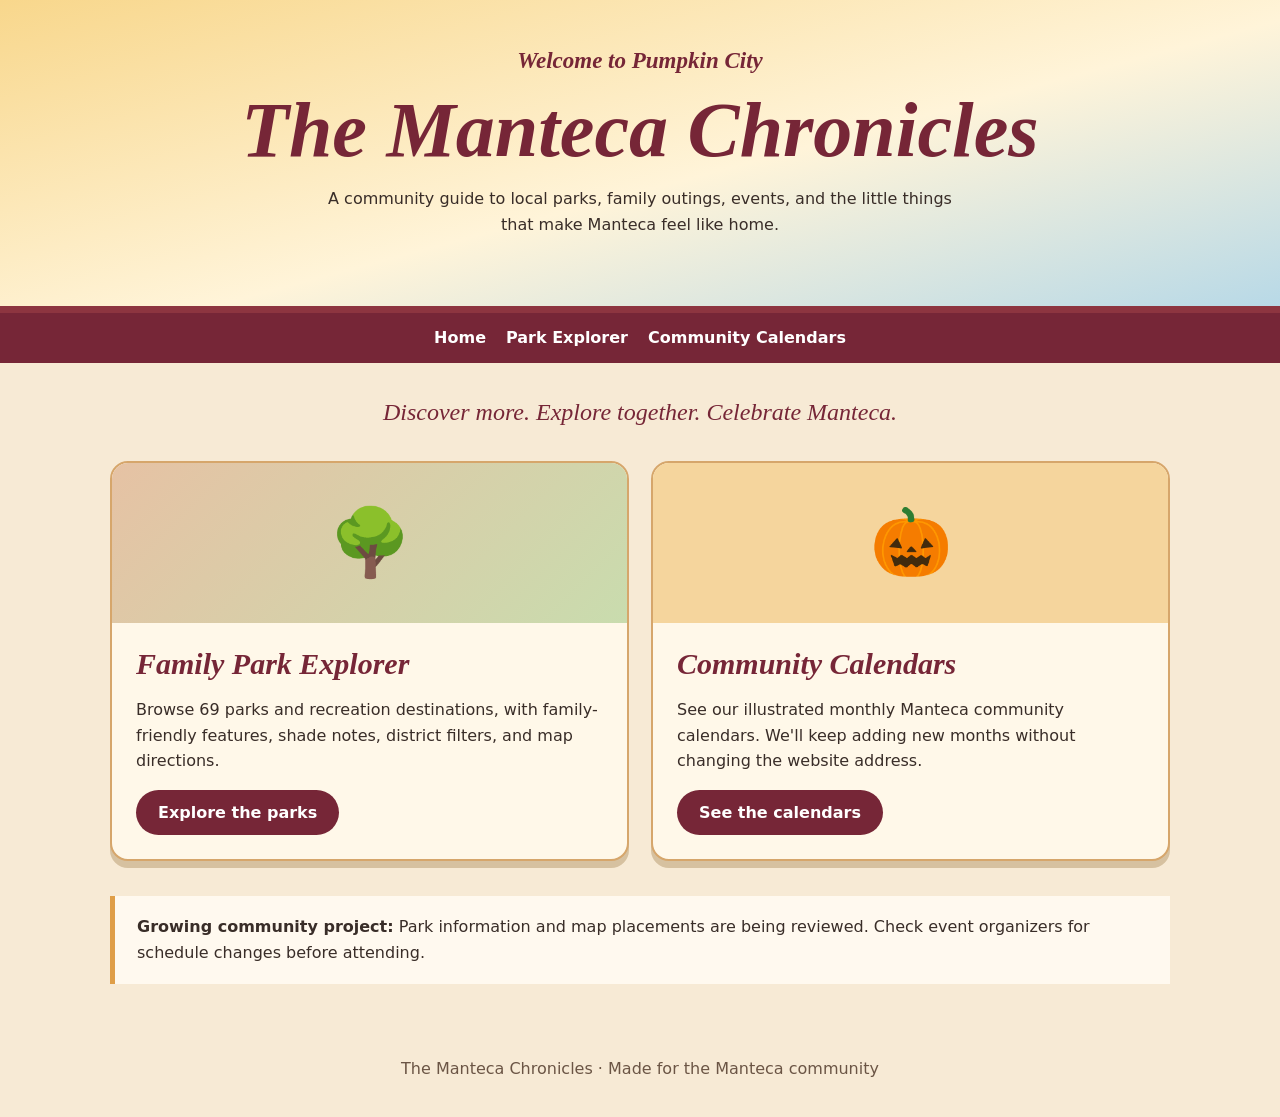
==== index.html @ d1a0d1be "Add files via upload" ====
<!doctype html><html lang="en"><head><meta charset="utf-8"><meta name="viewport" content="width=device-width, initial-scale=1"><title>The Manteca Chronicles | Explore Our Community</title><style>:root{--wine:#762637;--cream:#fff8e9;--gold:#df9e48;--ink:#392d28}*{box-sizing:border-box}body{margin:0;color:var(--ink);font:16px/1.6 system-ui,sans-serif;background:#f7ead5}header{background:linear-gradient(165deg,#f8d78c 0%,#fff4d9 56%,#b8d9e7 100%);text-align:center;padding:48px 20px 55px;border-bottom:7px solid #8d3540}header .kicker{font:italic 700 23px Georgia,serif;color:var(--wine)}h1{font:italic bold clamp(40px,7vw,78px)/1.08 Georgia,serif;color:var(--wine);margin:14px auto}header p{max-width:650px;margin:14px auto}nav{background:var(--wine);padding:12px;display:flex;gap:20px;justify-content:center;flex-wrap:wrap}nav a{color:white;text-decoration:none;font-weight:700}main{max-width:1100px;margin:36px auto;padding:0 20px}.intro{font:italic 24px Georgia,serif;text-align:center;color:var(--wine);margin-bottom:35px}.cards{display:grid;grid-template-columns:repeat(auto-fit,minmax(280px,1fr));gap:22px}.card{background:var(--cream);border:2px solid #d6a66b;border-radius:18px;overflow:hidden;box-shadow:0 7px 0 #d6c1a0}.card .art{height:160px;display:grid;place-items:center;font-size:66px;background:linear-gradient(135deg,#e6c2a4,#c9dcae)}.card:nth-child(2) .art{background:#f5d59d}.card .body{padding:24px}.card h2{font:italic bold 30px Georgia,serif;color:var(--wine);margin:0 0 10px}.action{display:inline-block;background:var(--wine);color:white;border-radius:30px;padding:10px 22px;text-decoration:none;font-weight:700}.note{background:#fff9ef;border-left:5px solid var(--gold);padding:18px 22px;margin-top:35px}footer{text-align:center;padding:36px;color:#6b5545}@media(max-width:600px){header{padding:34px 15px}.card .art{height:120px}}</style></head><body><header><div class="kicker">Welcome to Pumpkin City</div><h1>The Manteca Chronicles</h1><p>A community guide to local parks, family outings, events, and the little things that make Manteca feel like home.</p></header><nav><a href="index.html">Home</a><a href="parks.html">Park Explorer</a><a href="calendars/index.html">Community Calendars</a></nav><main><p class="intro">Discover more. Explore together. Celebrate Manteca.</p><div class="cards"><article class="card"><div class="art" aria-hidden="true">🌳</div><div class="body"><h2>Family Park Explorer</h2><p>Browse 69 parks and recreation destinations, with family-friendly features, shade notes, district filters, and map directions.</p><a class="action" href="parks.html">Explore the parks</a></div></article><article class="card"><div class="art" aria-hidden="true">🎃</div><div class="body"><h2>Community Calendars</h2><p>See our illustrated monthly Manteca community calendars. We'll keep adding new months without changing the website address.</p><a class="action" href="calendars/index.html">See the calendars</a></div></article></div><aside class="note"><strong>Growing community project:</strong> Park information and map placements are being reviewed. Check event organizers for schedule changes before attending.</aside></main><footer>The Manteca Chronicles · Made for the Manteca community</footer></body></html>
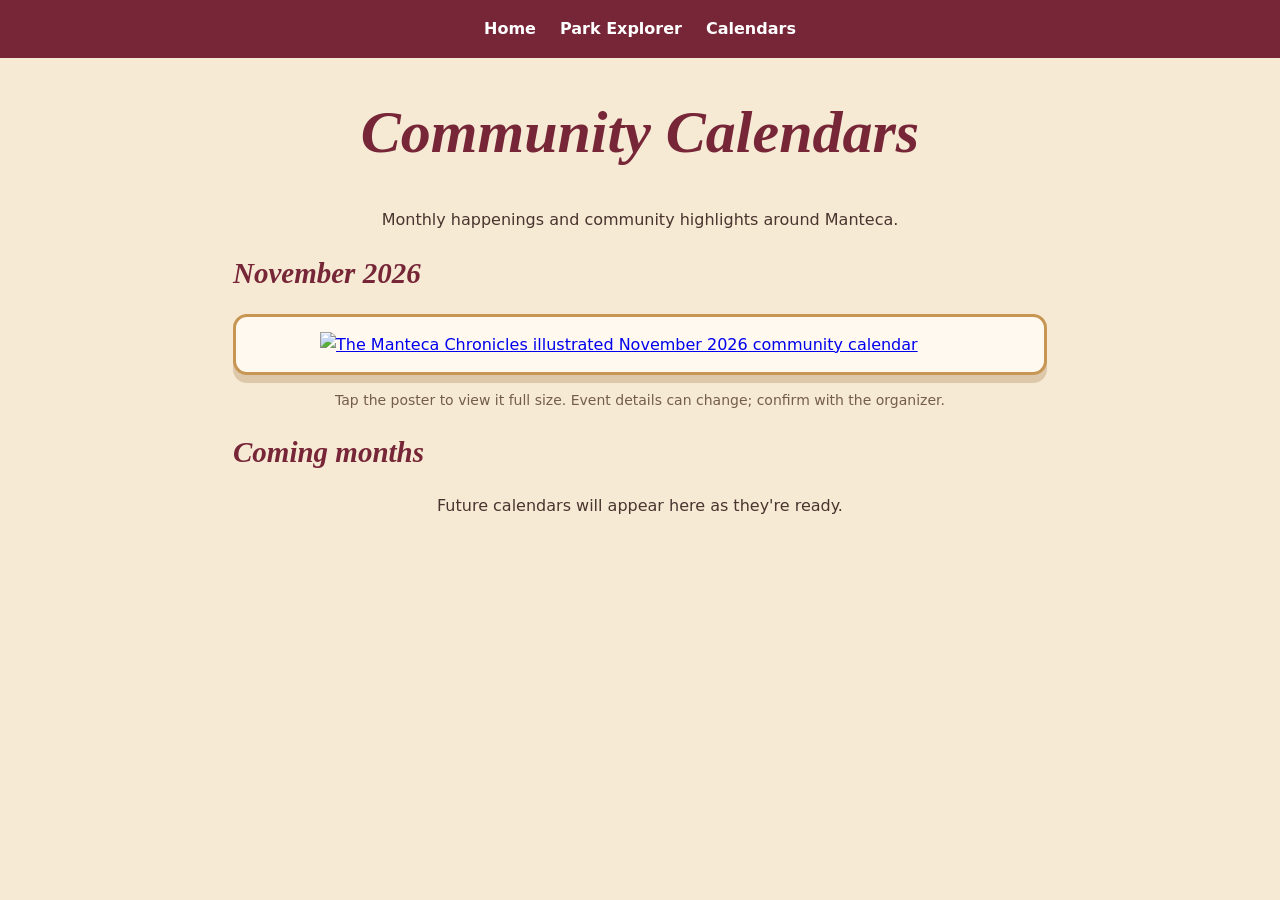
==== commit 8a674a4c: "Add files via upload" ====
--- a/index.html
+++ b/index.html
@@ -1 +1 @@
-<!doctype html><html lang="en"><head><meta charset="utf-8"><meta name="viewport" content="width=device-width, initial-scale=1"><title>The Manteca Chronicles | Explore Our Community</title><style>:root{--wine:#762637;--cream:#fff8e9;--gold:#df9e48;--ink:#392d28}*{box-sizing:border-box}body{margin:0;color:var(--ink);font:16px/1.6 system-ui,sans-serif;background:#f7ead5}header{background:linear-gradient(165deg,#f8d78c 0%,#fff4d9 56%,#b8d9e7 100%);text-align:center;padding:48px 20px 55px;border-bottom:7px solid #8d3540}header .kicker{font:italic 700 23px Georgia,serif;color:var(--wine)}h1{font:italic bold clamp(40px,7vw,78px)/1.08 Georgia,serif;color:var(--wine);margin:14px auto}header p{max-width:650px;margin:14px auto}nav{background:var(--wine);padding:12px;display:flex;gap:20px;justify-content:center;flex-wrap:wrap}nav a{color:white;text-decoration:none;font-weight:700}main{max-width:1100px;margin:36px auto;padding:0 20px}.intro{font:italic 24px Georgia,serif;text-align:center;color:var(--wine);margin-bottom:35px}.cards{display:grid;grid-template-columns:repeat(auto-fit,minmax(280px,1fr));gap:22px}.card{background:var(--cream);border:2px solid #d6a66b;border-radius:18px;overflow:hidden;box-shadow:0 7px 0 #d6c1a0}.card .art{height:160px;display:grid;place-items:center;font-size:66px;background:linear-gradient(135deg,#e6c2a4,#c9dcae)}.card:nth-child(2) .art{background:#f5d59d}.card .body{padding:24px}.card h2{font:italic bold 30px Georgia,serif;color:var(--wine);margin:0 0 10px}.action{display:inline-block;background:var(--wine);color:white;border-radius:30px;padding:10px 22px;text-decoration:none;font-weight:700}.note{background:#fff9ef;border-left:5px solid var(--gold);padding:18px 22px;margin-top:35px}footer{text-align:center;padding:36px;color:#6b5545}@media(max-width:600px){header{padding:34px 15px}.card .art{height:120px}}</style></head><body><header><div class="kicker">Welcome to Pumpkin City</div><h1>The Manteca Chronicles</h1><p>A community guide to local parks, family outings, events, and the little things that make Manteca feel like home.</p></header><nav><a href="index.html">Home</a><a href="parks.html">Park Explorer</a><a href="calendars/index.html">Community Calendars</a></nav><main><p class="intro">Discover more. Explore together. Celebrate Manteca.</p><div class="cards"><article class="card"><div class="art" aria-hidden="true">🌳</div><div class="body"><h2>Family Park Explorer</h2><p>Browse 69 parks and recreation destinations, with family-friendly features, shade notes, district filters, and map directions.</p><a class="action" href="parks.html">Explore the parks</a></div></article><article class="card"><div class="art" aria-hidden="true">🎃</div><div class="body"><h2>Community Calendars</h2><p>See our illustrated monthly Manteca community calendars. We'll keep adding new months without changing the website address.</p><a class="action" href="calendars/index.html">See the calendars</a></div></article></div><aside class="note"><strong>Growing community project:</strong> Park information and map placements are being reviewed. Check event organizers for schedule changes before attending.</aside></main><footer>The Manteca Chronicles · Made for the Manteca community</footer></body></html>
+<!doctype html><html lang="en"><head><meta charset="utf-8"><meta name="viewport" content="width=device-width, initial-scale=1"><title>Community Calendars | The Manteca Chronicles</title><style>*{box-sizing:border-box}body{margin:0;background:#f6ead5;color:#49342e;font:16px/1.6 system-ui,sans-serif}nav{background:#762637;padding:16px;text-align:center}nav a{color:white;margin:0 12px;text-decoration:none;font-weight:bold}main{max-width:850px;margin:35px auto;padding:0 18px}h1{font:italic bold clamp(36px,6vw,60px) Georgia,serif;color:#762637;text-align:center}p{text-align:center}.poster{background:#fff9ef;border:3px solid #c89653;border-radius:14px;padding:15px;box-shadow:0 8px 0 #ddc8a9}.poster img{display:block;width:100%;max-width:640px;height:auto;margin:auto}h2{font:italic bold 29px Georgia,serif;color:#762637}.muted{color:#745d4b;font-size:14px}</style></head><body><nav><a href="../index.html">Home</a><a href="../parks.html">Park Explorer</a><a href="index.html">Calendars</a></nav><main><h1>Community Calendars</h1><p>Monthly happenings and community highlights around Manteca.</p><h2>November 2026</h2><div class="poster"><a href="../assets/november-2026.png" target="_blank" rel="noopener"><img src="../assets/november-2026.png" alt="The Manteca Chronicles illustrated November 2026 community calendar"></a></div><p class="muted">Tap the poster to view it full size. Event details can change; confirm with the organizer.</p><h2>Coming months</h2><p>Future calendars will appear here as they're ready.</p></main></body></html>
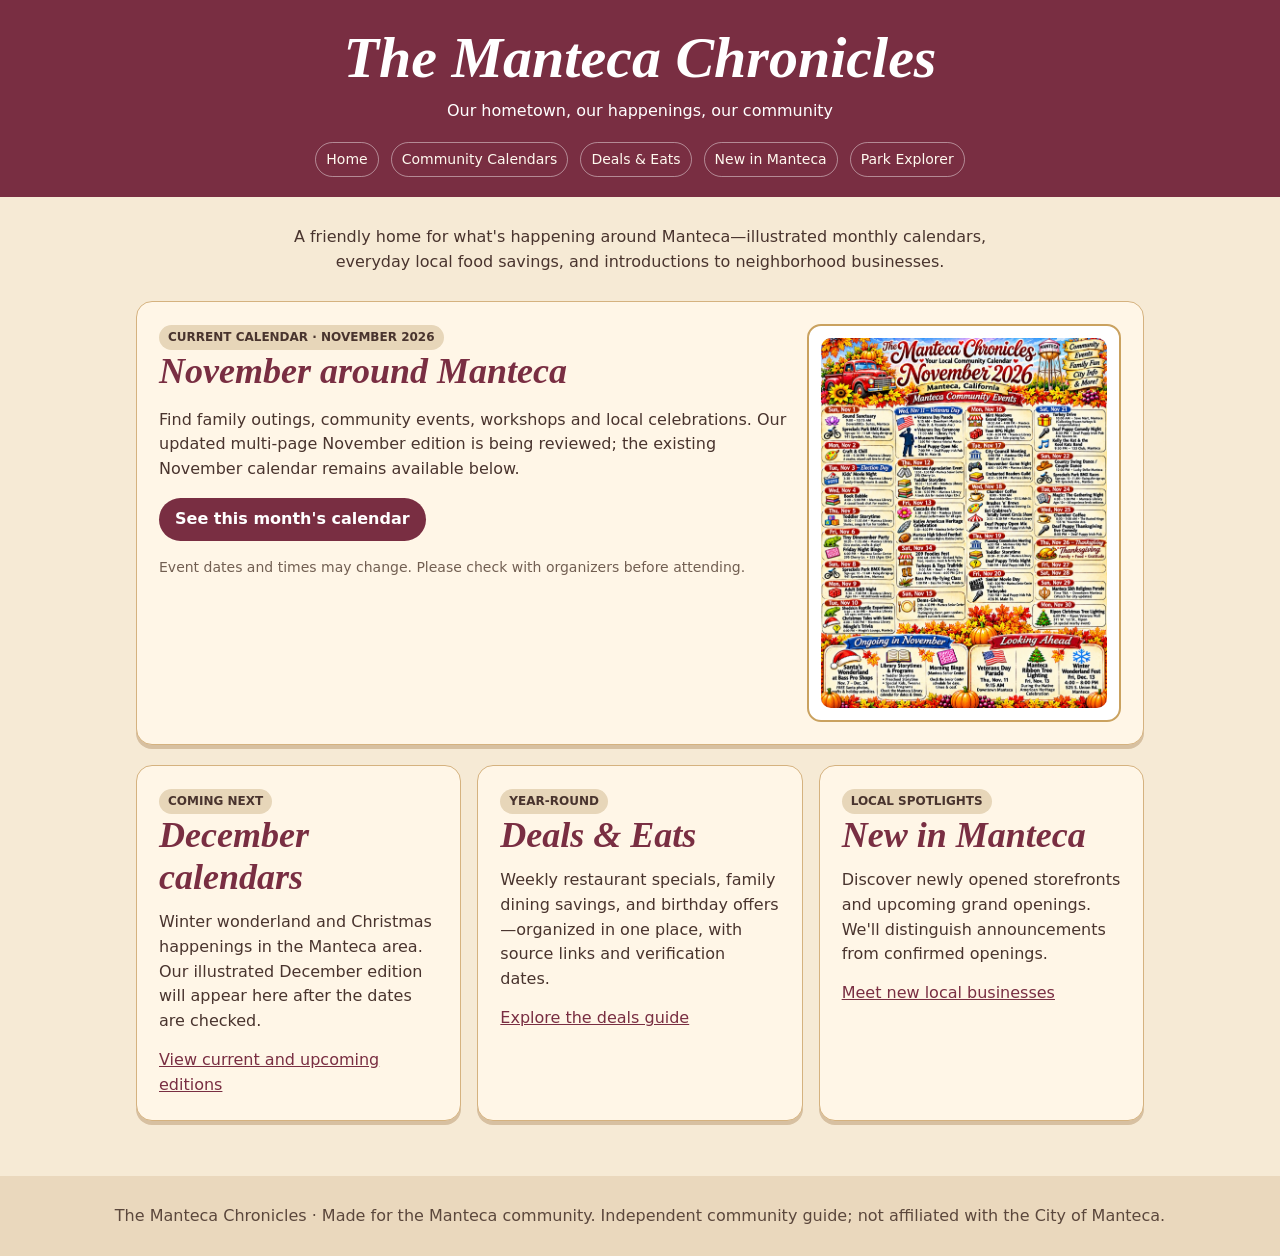
==== commit 06b15c22: "Add files via upload" ====
--- a/index.html
+++ b/index.html
@@ -1 +1 @@
-<!doctype html><html lang="en"><head><meta charset="utf-8"><meta name="viewport" content="width=device-width, initial-scale=1"><title>Community Calendars | The Manteca Chronicles</title><style>*{box-sizing:border-box}body{margin:0;background:#f6ead5;color:#49342e;font:16px/1.6 system-ui,sans-serif}nav{background:#762637;padding:16px;text-align:center}nav a{color:white;margin:0 12px;text-decoration:none;font-weight:bold}main{max-width:850px;margin:35px auto;padding:0 18px}h1{font:italic bold clamp(36px,6vw,60px) Georgia,serif;color:#762637;text-align:center}p{text-align:center}.poster{background:#fff9ef;border:3px solid #c89653;border-radius:14px;padding:15px;box-shadow:0 8px 0 #ddc8a9}.poster img{display:block;width:100%;max-width:640px;height:auto;margin:auto}h2{font:italic bold 29px Georgia,serif;color:#762637}.muted{color:#745d4b;font-size:14px}</style></head><body><nav><a href="../index.html">Home</a><a href="../parks.html">Park Explorer</a><a href="index.html">Calendars</a></nav><main><h1>Community Calendars</h1><p>Monthly happenings and community highlights around Manteca.</p><h2>November 2026</h2><div class="poster"><a href="../assets/november-2026.png" target="_blank" rel="noopener"><img src="../assets/november-2026.png" alt="The Manteca Chronicles illustrated November 2026 community calendar"></a></div><p class="muted">Tap the poster to view it full size. Event details can change; confirm with the organizer.</p><h2>Coming months</h2><p>Future calendars will appear here as they're ready.</p></main></body></html>
+<!doctype html><html lang="en"><head><meta charset="utf-8"><meta name="viewport" content="width=device-width,initial-scale=1"><title>The Manteca Chronicles | Local events, deals & new businesses</title><meta name="description" content="Community calendars, local food deals, new business spotlights and family-friendly resources for Manteca, California."><link rel="stylesheet" href="style.css"></head><body><header><h1>The Manteca Chronicles</h1><p>Our hometown, our happenings, our community</p><nav aria-label="Main navigation"><a href="index.html">Home</a><a href="calendars/index.html">Community Calendars</a><a href="deals.html">Deals & Eats</a><a href="new-in-manteca.html">New in Manteca</a><a href="parks.html">Park Explorer</a></nav></header><main><p class="intro">A friendly home for what's happening around Manteca—illustrated monthly calendars, everyday local food savings, and introductions to neighborhood businesses.</p><section class="panel" aria-labelledby="this-month"><div class="two"><div><span class="tag">CURRENT CALENDAR · NOVEMBER 2026</span><h2 id="this-month">November around Manteca</h2><p>Find family outings, community events, workshops and local celebrations. Our updated multi-page November edition is being reviewed; the existing November calendar remains available below.</p><p><a class="button" href="calendars/index.html">See this month's calendar</a></p><p class="muted">Event dates and times may change. Please check with organizers before attending.</p></div><div class="poster-frame"><a href="november-2026.png"><img class="poster" src="november-2026.png" alt="November 2026 Manteca illustrated community events poster" loading="lazy"></a></div></div></section><div class="tile-grid"><section class="tile"><span class="tag">COMING NEXT</span><h2>December calendars</h2><p>Winter wonderland and Christmas happenings in the Manteca area. Our illustrated December edition will appear here after the dates are checked.</p><a href="calendars/index.html">View current and upcoming editions</a></section><section class="tile"><span class="tag">YEAR-ROUND</span><h2>Deals & Eats</h2><p>Weekly restaurant specials, family dining savings, and birthday offers—organized in one place, with source links and verification dates.</p><a href="deals.html">Explore the deals guide</a></section><section class="tile"><span class="tag">LOCAL SPOTLIGHTS</span><h2>New in Manteca</h2><p>Discover newly opened storefronts and upcoming grand openings. We'll distinguish announcements from confirmed openings.</p><a href="new-in-manteca.html">Meet new local businesses</a></section></div></main><footer>The Manteca Chronicles · Made for the Manteca community. Independent community guide; not affiliated with the City of Manteca.</footer></body></html>
--- a/style.css
+++ b/style.css
@@ -0,0 +1 @@
+:root{--wine:#792e42;--ink:#49342e;--cream:#fff6e7;--gold:#d6a95d;--teal:#245f64}*{box-sizing:border-box}body{margin:0;background:#f6ead5;color:var(--ink);font:16px/1.55 system-ui,sans-serif}a{color:var(--wine)}header{background:var(--wine);color:white;text-align:center;padding:26px 18px 20px}header h1{font:italic 700 clamp(32px,6vw,58px)/1.12 Georgia,serif;margin:0}header p{margin:8px 0 18px}nav{display:flex;justify-content:center;gap:12px;flex-wrap:wrap}nav a{color:#fff9ef;text-decoration:none;padding:6px 10px;border:1px solid #ffffff70;border-radius:30px;font-size:14px}main{max-width:1040px;margin:auto;padding:24px 16px 55px}.intro{text-align:center;max-width:700px;margin:4px auto 26px}h2{font:italic 700 clamp(26px,4vw,36px) Georgia,serif;color:var(--wine);margin:0 0 12px}h3{margin:0 0 8px;color:var(--teal)}.panel,.tile{background:var(--cream);border:1px solid #d5b27f;border-radius:16px;padding:22px;box-shadow:0 4px 0 #d7c0a1}.panel{margin:20px 0}.tile-grid{display:grid;grid-template-columns:repeat(auto-fit,minmax(235px,1fr));gap:16px}.tile p{margin:6px 0 14px}.poster{display:block;width:min(100%,670px);height:auto;margin:auto;border-radius:10px}.poster-frame{background:white;padding:12px;border:2px solid #caa260;border-radius:14px}.button{display:inline-block;color:white;background:var(--wine);border-radius:30px;text-decoration:none;padding:9px 16px;font-weight:700}.muted{font-size:14px;color:#725f52}.tag{display:inline-block;background:#e7d6b9;padding:3px 9px;border-radius:20px;font-size:12px;font-weight:700}.two{display:grid;grid-template-columns:2fr 1fr;gap:20px}footer{text-align:center;padding:28px 15px;background:#ead8bd;color:#5b473c}@media(max-width:720px){.two{grid-template-columns:1fr}.panel,.tile{padding:16px}}
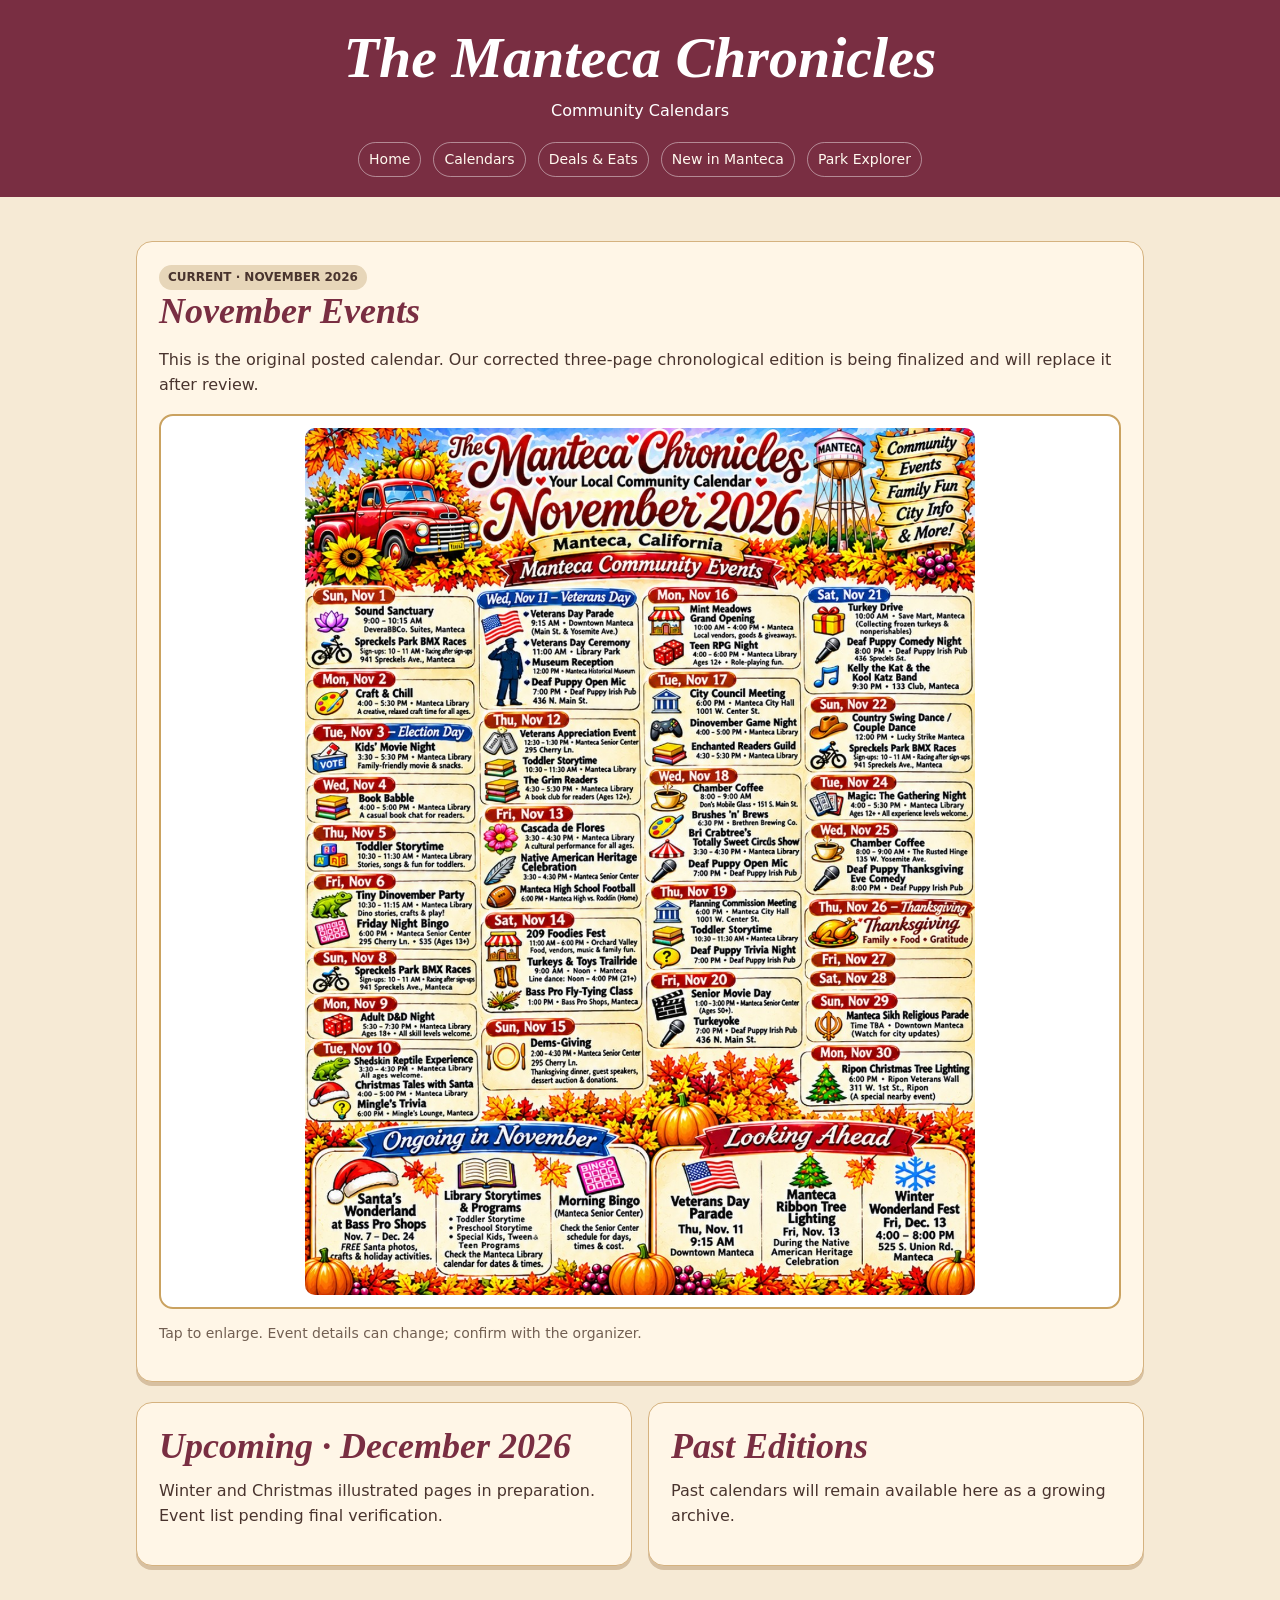
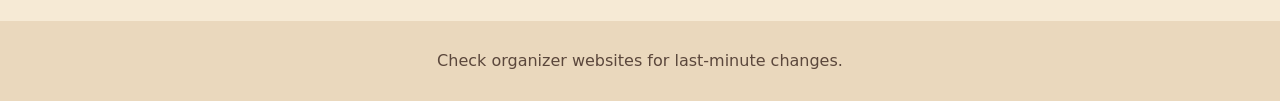
==== commit 32af3f8f: "Add files via upload" ====
--- a/index.html
+++ b/index.html
@@ -1 +1 @@
-<!doctype html><html lang="en"><head><meta charset="utf-8"><meta name="viewport" content="width=device-width,initial-scale=1"><title>The Manteca Chronicles | Local events, deals & new businesses</title><meta name="description" content="Community calendars, local food deals, new business spotlights and family-friendly resources for Manteca, California."><link rel="stylesheet" href="style.css"></head><body><header><h1>The Manteca Chronicles</h1><p>Our hometown, our happenings, our community</p><nav aria-label="Main navigation"><a href="index.html">Home</a><a href="calendars/index.html">Community Calendars</a><a href="deals.html">Deals & Eats</a><a href="new-in-manteca.html">New in Manteca</a><a href="parks.html">Park Explorer</a></nav></header><main><p class="intro">A friendly home for what's happening around Manteca—illustrated monthly calendars, everyday local food savings, and introductions to neighborhood businesses.</p><section class="panel" aria-labelledby="this-month"><div class="two"><div><span class="tag">CURRENT CALENDAR · NOVEMBER 2026</span><h2 id="this-month">November around Manteca</h2><p>Find family outings, community events, workshops and local celebrations. Our updated multi-page November edition is being reviewed; the existing November calendar remains available below.</p><p><a class="button" href="calendars/index.html">See this month's calendar</a></p><p class="muted">Event dates and times may change. Please check with organizers before attending.</p></div><div class="poster-frame"><a href="november-2026.png"><img class="poster" src="november-2026.png" alt="November 2026 Manteca illustrated community events poster" loading="lazy"></a></div></div></section><div class="tile-grid"><section class="tile"><span class="tag">COMING NEXT</span><h2>December calendars</h2><p>Winter wonderland and Christmas happenings in the Manteca area. Our illustrated December edition will appear here after the dates are checked.</p><a href="calendars/index.html">View current and upcoming editions</a></section><section class="tile"><span class="tag">YEAR-ROUND</span><h2>Deals & Eats</h2><p>Weekly restaurant specials, family dining savings, and birthday offers—organized in one place, with source links and verification dates.</p><a href="deals.html">Explore the deals guide</a></section><section class="tile"><span class="tag">LOCAL SPOTLIGHTS</span><h2>New in Manteca</h2><p>Discover newly opened storefronts and upcoming grand openings. We'll distinguish announcements from confirmed openings.</p><a href="new-in-manteca.html">Meet new local businesses</a></section></div></main><footer>The Manteca Chronicles · Made for the Manteca community. Independent community guide; not affiliated with the City of Manteca.</footer></body></html>
+<!doctype html><html lang="en"><head><meta charset="utf-8"><meta name="viewport" content="width=device-width,initial-scale=1"><title>Community Calendars | The Manteca Chronicles</title><link rel="stylesheet" href="../style.css"></head><body><header><h1>The Manteca Chronicles</h1><p>Community Calendars</p><nav><a href="../index.html">Home</a><a href="index.html">Calendars</a><a href="../deals.html">Deals & Eats</a><a href="../new-in-manteca.html">New in Manteca</a><a href="../parks.html">Park Explorer</a></nav></header><main><section class="panel"><span class="tag">CURRENT · NOVEMBER 2026</span><h2>November Events</h2><p>This is the original posted calendar. Our corrected three-page chronological edition is being finalized and will replace it after review.</p><div class="poster-frame"><a href="../november-2026.png" target="_blank" rel="noopener"><img class="poster" src="../november-2026.png" alt="November 2026 Manteca community calendar"></a></div><p class="muted">Tap to enlarge. Event details can change; confirm with the organizer.</p></section><section class="tile-grid"><div class="tile"><h2>Upcoming · December 2026</h2><p>Winter and Christmas illustrated pages in preparation. Event list pending final verification.</p></div><div class="tile"><h2>Past Editions</h2><p>Past calendars will remain available here as a growing archive.</p></div></section></main><footer>Check organizer websites for last-minute changes.</footer></body></html>
